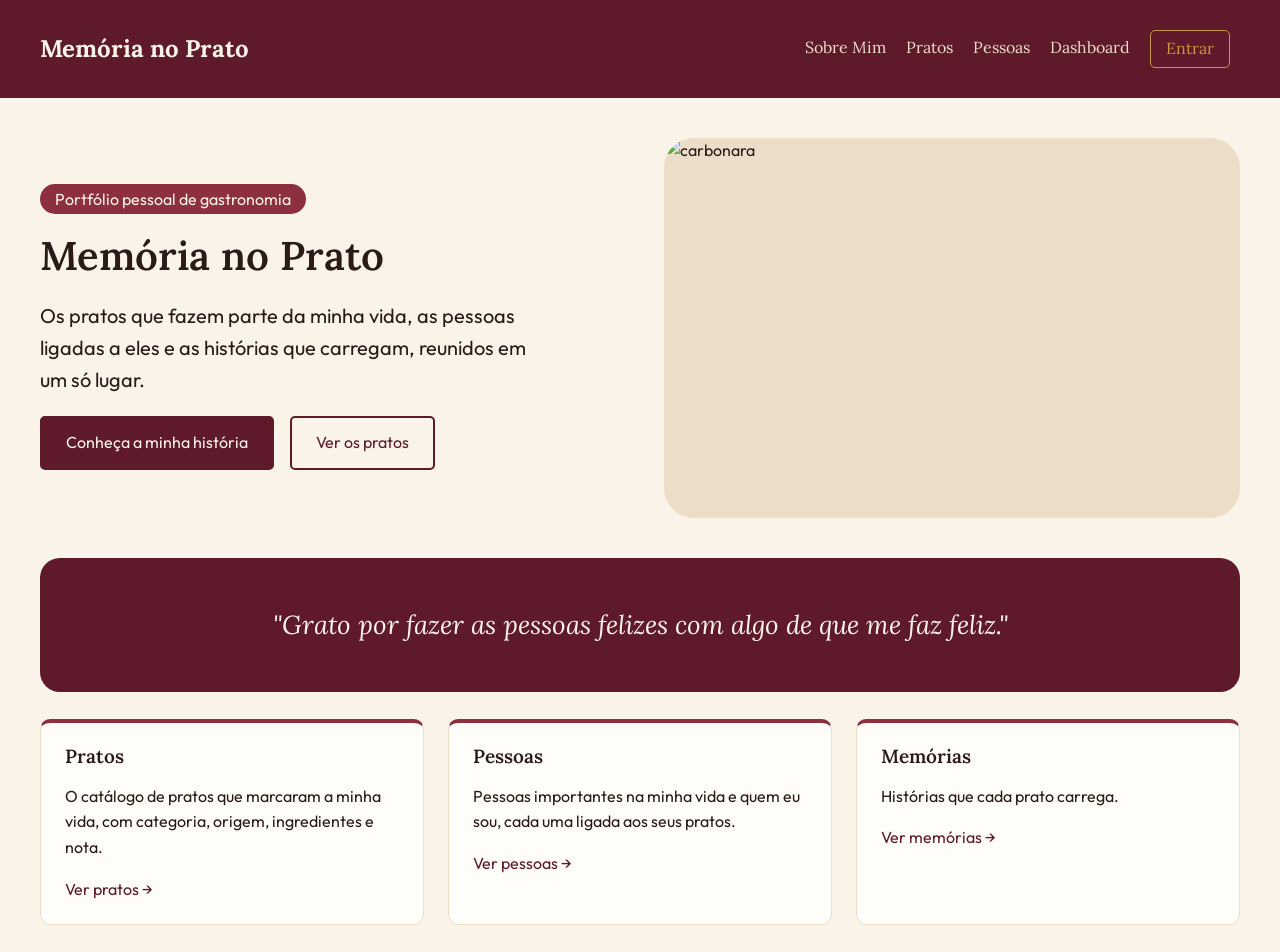
==== web-data-viz/public/index.html @ 3c5f0bea "Adicionando arquivo HTML, alterações no css, script das tabelas diretamente na web-data-viz e criaçã" ====
<!DOCTYPE html>
<html lang="pt-BR">
<head>
    <meta charset="UTF-8">
    <meta name="viewport" content="width=device-width, initial-scale=1.0">
    <title>Memória no Prato</title>
    <link rel="stylesheet" href="css/style.css">
    <link rel="stylesheet" href="css/styleIndex.css">
    <link rel="preconnect" href="https://fonts.googleapis.com">
    <link rel="preconnect" href="https://fonts.gstatic.com" crossorigin>
    <link href="https://fonts.googleapis.com/css2?family=Lora:ital,wght@0,400..700;1,400..700&family=Outfit:wght@100..900&display=swap" rel="stylesheet">
</head>
<body>
    <header class="topo">
        <a href="index.html" class="logo">Memória no Prato</a>
        <nav class="botoes">
            <a href="sobremim.html">Sobre Mim</a>
            <a href="pratos.html">Pratos</a>
            <a href="pessoas.html">Pessoas</a>
            <a href="dashboard.html">Dashboard</a>
            <a class="entrar" href="entrar.html">Entrar</a>
        </nav>
    </header>
    <main>
        <section class="hero">
            <div class="centro">
                <span>Portfólio pessoal de gastronomia</span>
                <h1>Memória no Prato</h1>
                <p>Os pratos que fazem parte da minha vida, as pessoas ligadas a eles e as histórias que carregam, reunidos em um só lugar.</p>
                <div class="acoes">
                    <a href="sobremim.html">Conheça a minha história</a>
                    <a href="pratos.html">Ver os pratos</a>
                </div>
            </div>
            <img class="foto" src="https://encrypted-tbn0.gstatic.com/images?q=tbn:ANd9GcSgmhtweiNrWyrs6OpUT1KZcvDMLLEmFIUc2wKX-kfRozj3CCLZsLqZo-Rc&s=10" alt="carbonara">
        </section>
        <section class="frase">
            <p>"Grato por fazer as pessoas felizes com algo de que me faz feliz."</p>
        </section>
        <section class="cartoes sessao">
            <article class="cartao">
                <h3>Pratos</h3>
                <p>O catálogo de pratos que marcaram a minha vida, com categoria, origem, ingredientes e nota.</p>
                <a href="pratos.html">Ver pratos &rarr;</a>
            </article>
            <article class="cartao">
                <h3>Pessoas</h3>
                <p>Pessoas importantes na minha vida e quem eu sou, cada uma ligada aos seus pratos.</p>
                <a href="pessoas.html">Ver pessoas &rarr;</a>
            </article>
            <article class="cartao">
                <h3>Memórias</h3>
                <p>Histórias que cada prato carrega.</p>
                <a href="memorias.html">Ver memórias &rarr;</a>
                <!-- &rarr; serve para criar uma seta -->
            </article>
        </section>
    </main>
    <script src="main.js"></script>
</body>
</html>
---- web-data-viz/public/css/style.css ----
*{
    box-sizing: border-box;
}

:root {
  --vinho-escuro: #5E1A2B;
  --vinho-medio: #8C2F3F;
  --creme: #FAF3E8;
  --bege: #EBDDC8;
  --texto: #2B1B17;
  --texto-dois: #6B5750;
  --caramelo: #C8963E;
  --creme-claro : #FFFDF9;
}

body{
    background-color: var(--creme); /*Cor de fundo*/
    color: var(--texto); /*Cor dos textos*/
    margin: 0;
    font-family: Outfit, sans-serif;
    line-height: 1.6;
}

.topo{
    display: flex;
    align-items: center;
    gap: 24px;
    background-color: var(--vinho-escuro);
    color: var(--creme);
    padding: 30px 40px;
}

.logo{
    font-size: 24px;
    color: var(--creme);
    font-weight: 700;
    font-family: Lora, serif;
    text-decoration: none;
}

.botoes{
    display: flex;
    margin-left: auto;
    gap: 20px;
    margin-right: 10px;
    align-items: center;
}
.botoes a{
    background-color: transparent;
    font-family: Lora, serif;
    color: var(--bege);
    border-bottom: 2px solid transparent;
    cursor: pointer;
    font-size: 16px;
    transition: all 0.4s ease;
    text-decoration: none;
}

.botoes .entrar{
    color: var(--caramelo);
    border: 1px solid var(--caramelo);
    border-radius: 5px;
    padding: 5px 15px;
}

.botoes a:hover {
    border-color: var(--caramelo);
}

.cartao{
    background-color: var(--creme-claro);
    border: 1px solid var(--bege);
    border-radius: 10px;
    border-top: 4px solid var(--vinho-medio);
    padding: 22px 24px;
}

.botoes a.ativo{
    border-color: var(--caramelo);
}

.frase{
    color: var(--creme);
    font-family: Lora, serif;
    font-size: 26px;
    background-color: var(--vinho-escuro);
    border-radius: 20px;
    padding: 20px 20px;
    max-width: none;
    align-items: center;
    text-align: center;
    margin: 0 40px;
    margin-bottom: 10px;
}

.cartoes{
    display: grid;
    grid-template-columns: repeat(3, 1fr);
    gap: 24px;
}

.cartoes a{
    text-decoration: none;
    color: var(--vinho-escuro);
}

.sessao{
    padding: 27px 40px;
}

p + p{ /*Um paragrafo depois do outro*/
    margin-top: 16px;
}

h1, h2, h3{
    font-family: Lora, serif;
    font-weight: 600;
    margin: 0px 0px 0px 0px;
    line-height: 1.2;
}

h1{
    font-size: 34px;
}

h2{
    font-size: 22px;
}

h3{
    font-size: 19px;
}

.chip{
    display: inline-block;
    color: var(--vinho-escuro);
    font-size: 14px;
    background-color: var(--bege);
    border-radius: 50px;
    padding: 4px 12px;
}

.destaque{
    background-color: var(--vinho-medio);
    color: var(--bege);
}

.apresentacao{
    color: var(--texto);
    padding-bottom: 0px;
}

.apresentacao p{
    color: var(--texto-dois);
}
---- web-data-viz/public/css/styleIndex.css ----
.centro span{
    color: var(--creme);
    border-radius: 20px;
    background-color: var(--vinho-medio);
    padding: 5px 15px;
}

.centro h1{
    margin-top: 20px;
    font-size: 40px;
}

.centro p{
    color: var(--texto);
    max-width: 500px;
    font-size: 20px;
}

.acoes{
    display: flex;
    gap: 16px;
}

.acoes a{
    text-decoration: none;
    background-color: var(--vinho-escuro);
    color: var(--creme);
    border-radius: 5px;
    border: 2px solid var(--vinho-escuro);
    padding: 12px 24px;
}

.acoes a:last-child{
    background-color: transparent;
    color: var(--vinho-escuro);
}   

.hero{
    display: grid;
    grid-template-columns: repeat(2, 1fr);
    gap: 48px;
    align-items: center;
    padding: 40px 40px;
}

.foto{
    height: 380px;
    width: 100%;
    object-fit: cover; /*Especifica como o conteudo deve ser ajustado de acordo com a largura e altura da caixa*/
    /*O cover preenche a caixa toda sem cortar o excesso*/
    background-color: var(--bege);
    border-radius: 30px;
}

.frase{
    color: var(--creme);
    font-family: Lora, serif;
    font-style: italic;
    font-size: 26px;
    background-color: var(--vinho-escuro);
    border-radius: 20px;
    padding: 20px 20px;
    max-width: none;
    align-items: center;
    text-align: center;
    margin: 0 40px;
}
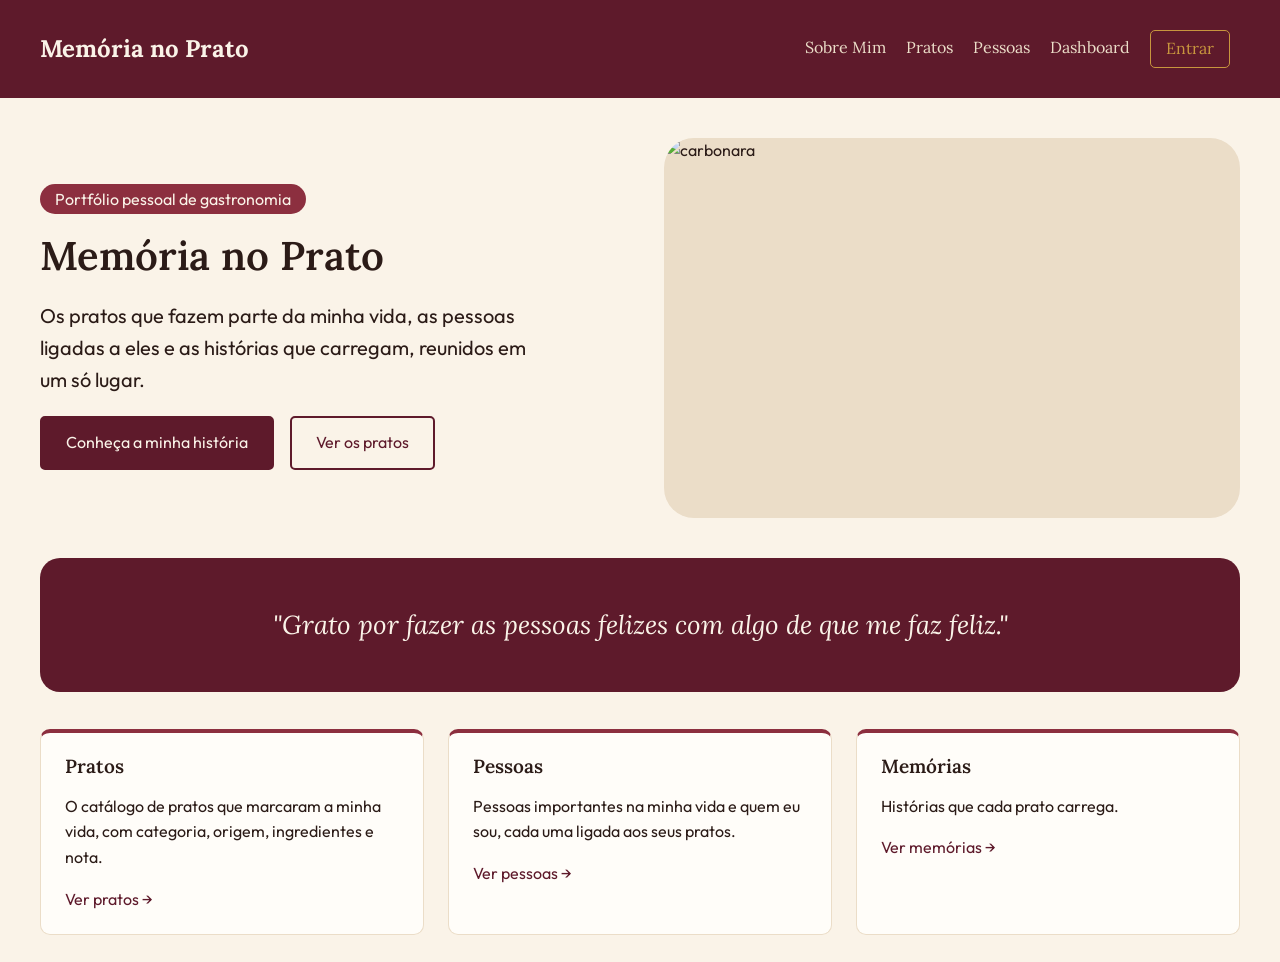
==== commit ec04e309: "remove arquivos do template web-data-viz" ====
--- a/web-data-viz/public/index.html
+++ b/web-data-viz/public/index.html
@@ -56,6 +56,6 @@
             </article>
         </section>
     </main>
-    <script src="main.js"></script>
+    <script src="js/main.js"></script>
 </body>
 </html>
--- a/web-data-viz/public/css/style.css
+++ b/web-data-viz/public/css/style.css
@@ -82,12 +82,11 @@
 .frase{
     color: var(--creme);
     font-family: Lora, serif;
+    font-style: italic;
     font-size: 26px;
     background-color: var(--vinho-escuro);
     border-radius: 20px;
     padding: 20px 20px;
-    max-width: none;
-    align-items: center;
     text-align: center;
     margin: 0 40px;
     margin-bottom: 10px;
--- a/web-data-viz/public/css/styleIndex.css
+++ b/web-data-viz/public/css/styleIndex.css
@@ -52,19 +52,6 @@
     border-radius: 30px;
 }
 
-.frase{
-    color: var(--creme);
-    font-family: Lora, serif;
-    font-style: italic;
-    font-size: 26px;
-    background-color: var(--vinho-escuro);
-    border-radius: 20px;
-    padding: 20px 20px;
-    max-width: none;
-    align-items: center;
-    text-align: center;
-    margin: 0 40px;
-}
 
 
 
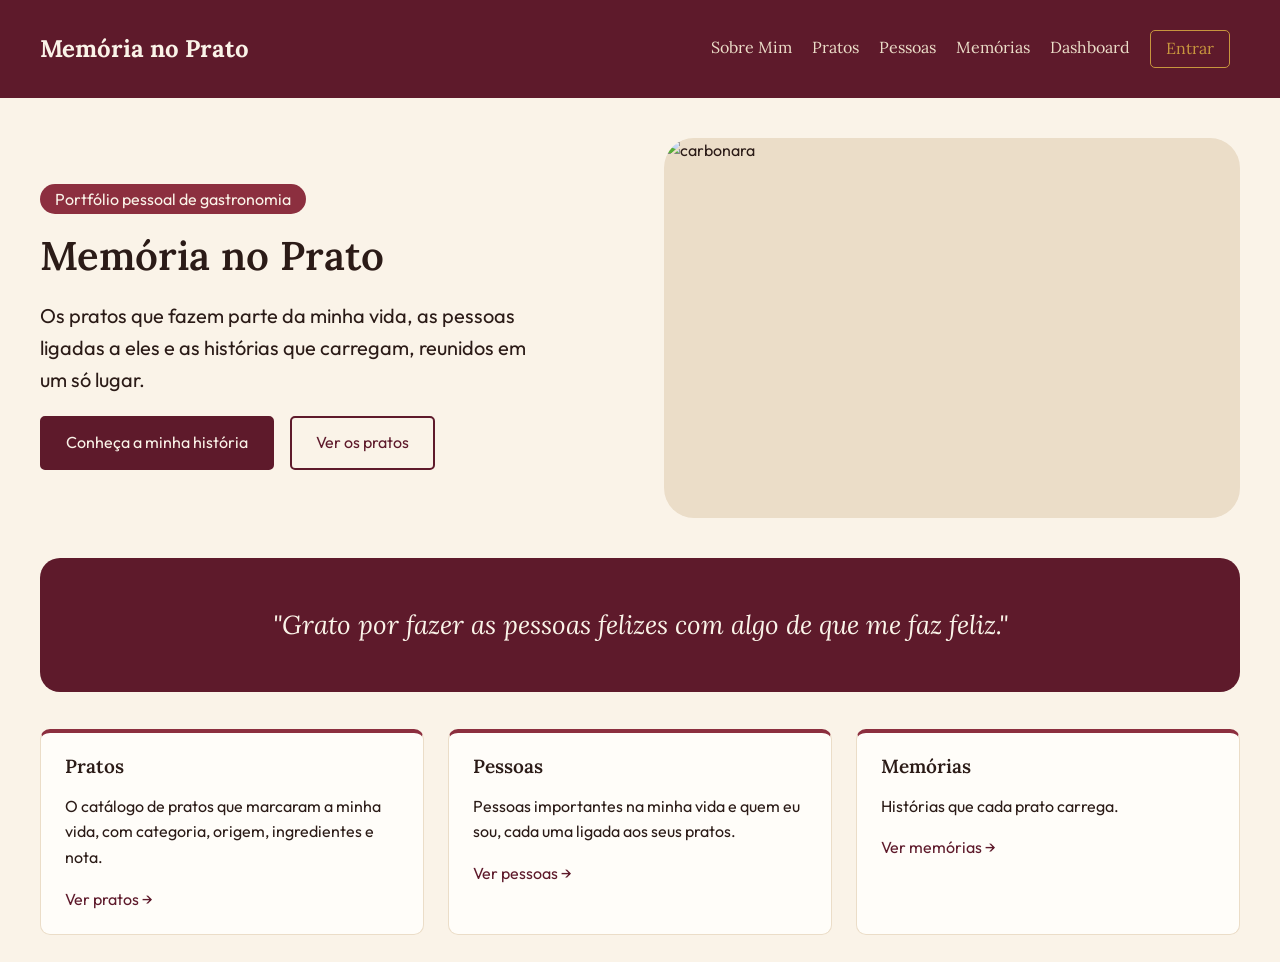
==== commit e8c40729: "pagina de memórias nas outras paginas" ====
--- a/web-data-viz/public/index.html
+++ b/web-data-viz/public/index.html
@@ -4,6 +4,7 @@
     <meta charset="UTF-8">
     <meta name="viewport" content="width=device-width, initial-scale=1.0">
     <title>Memória no Prato</title>
+    <link rel="icon" href="assets/icon/favicon.ico">
     <link rel="stylesheet" href="css/style.css">
     <link rel="stylesheet" href="css/styleIndex.css">
     <link rel="preconnect" href="https://fonts.googleapis.com">
@@ -17,6 +18,7 @@
             <a href="sobremim.html">Sobre Mim</a>
             <a href="pratos.html">Pratos</a>
             <a href="pessoas.html">Pessoas</a>
+            <a href="memorias.html">Memórias</a>
             <a href="dashboard.html">Dashboard</a>
             <a class="entrar" href="entrar.html">Entrar</a>
         </nav>
@@ -56,6 +58,6 @@
             </article>
         </section>
     </main>
-    <script src="js/main.js"></script>
+    <script src="js/sessao.js"></script>
 </body>
 </html>
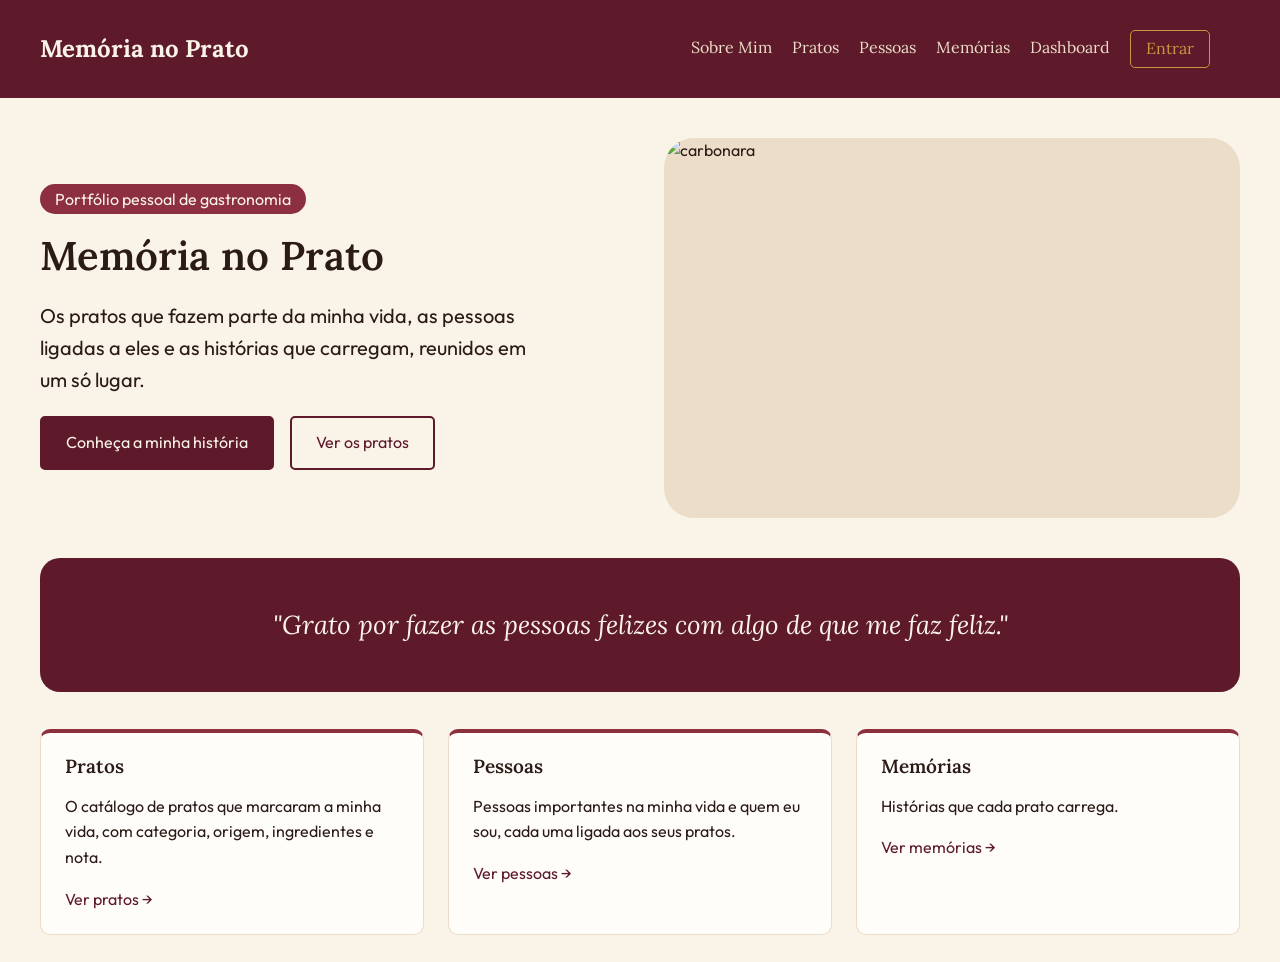
==== commit 58940517: "Dashboard só para usuários logados e botão Sair no menu das páginas públicas" ====
--- a/web-data-viz/public/index.html
+++ b/web-data-viz/public/index.html
@@ -10,6 +10,7 @@
     <link rel="preconnect" href="https://fonts.googleapis.com">
     <link rel="preconnect" href="https://fonts.gstatic.com" crossorigin>
     <link href="https://fonts.googleapis.com/css2?family=Lora:ital,wght@0,400..700;1,400..700&family=Outfit:wght@100..900&display=swap" rel="stylesheet">
+    <script src="js/sessao.js"></script>
 </head>
 <body>
     <header class="topo">
@@ -20,7 +21,8 @@
             <a href="pessoas.html">Pessoas</a>
             <a href="memorias.html">Memórias</a>
             <a href="dashboard.html">Dashboard</a>
-            <a class="entrar" href="entrar.html">Entrar</a>
+            <a id="botao_entrar" class="entrar" href="entrar.html">Entrar</a>
+            <span id="usuarioLogado"></span>
         </nav>
     </header>
     <main>
@@ -58,6 +60,6 @@
             </article>
         </section>
     </main>
-    <script src="js/sessao.js"></script>
+    <script>logado(); trocarEntrar();</script>
 </body>
 </html>
